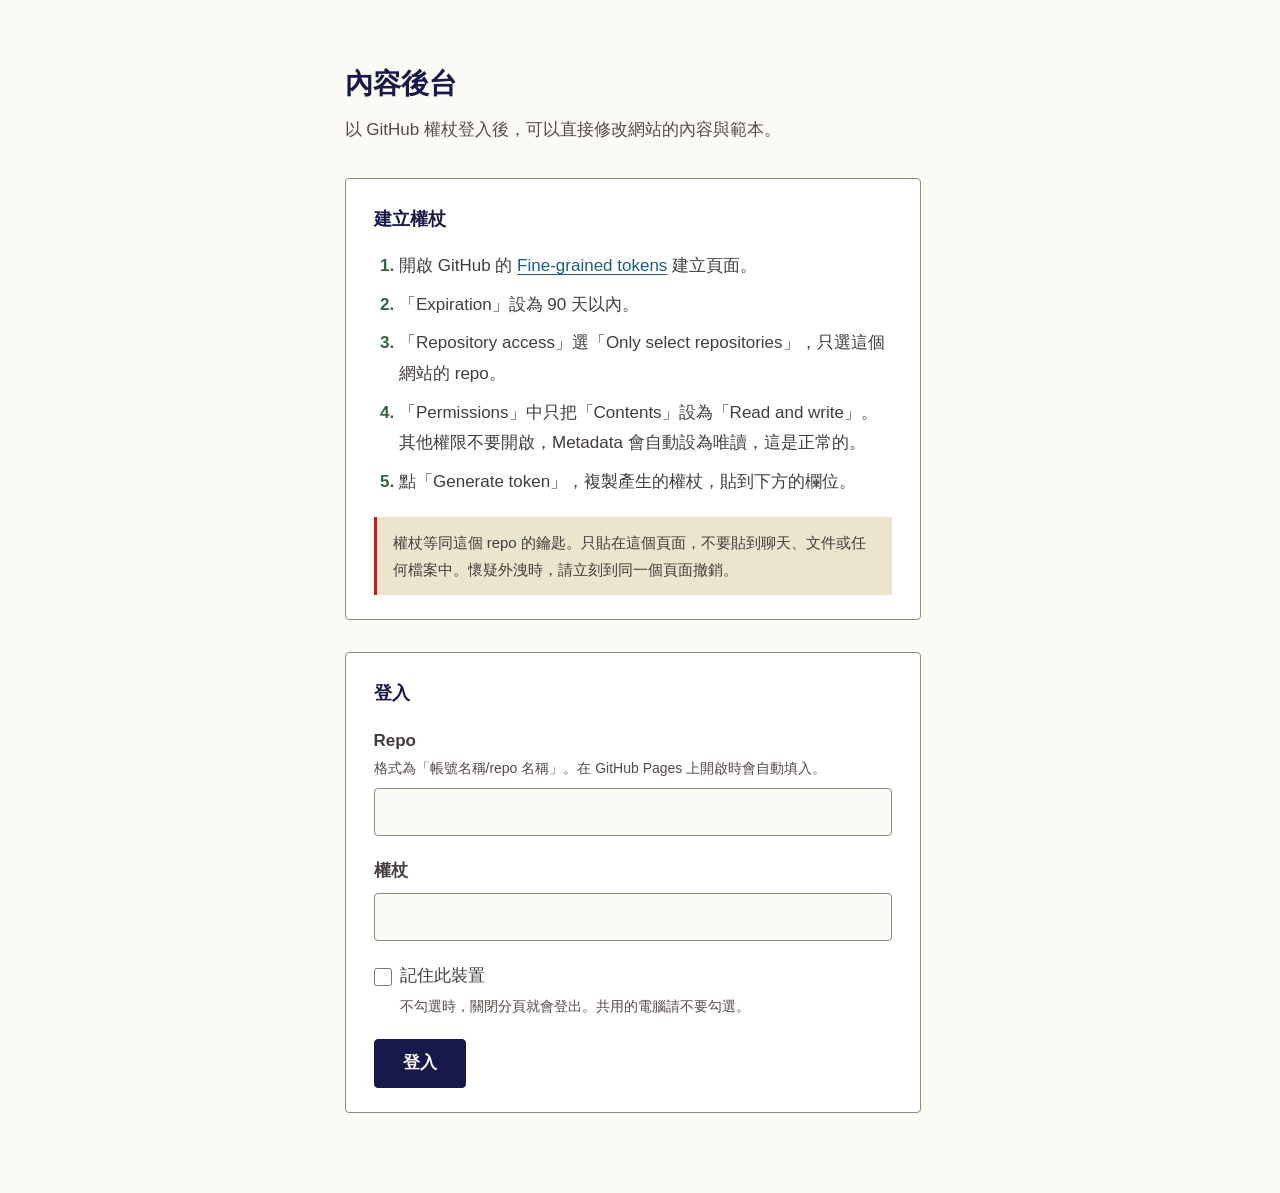
==== admin.html @ d0460f63 "P2-1: 後台權杖登入與登出" ====
<!doctype html>
<html lang="zh-Hant-TW" data-lang-mode="zh">
<head>
<meta charset="utf-8">
<meta name="viewport" content="width=device-width, initial-scale=1">
<meta http-equiv="Content-Security-Policy"
  content="default-src 'self'; script-src 'self'; style-src 'self'; img-src 'self' blob: data:; connect-src 'self' https://api.github.com; object-src 'none'; base-uri 'self'; form-action 'none'">
<meta name="referrer" content="no-referrer">
<meta name="robots" content="noindex">
<title>內容後台</title>
<link rel="icon" href="assets/img/icons/favicon.ico" sizes="16x16 32x32 48x48">
<link rel="stylesheet" href="assets/css/base.css">
<link rel="stylesheet" href="admin/admin.css">
<script type="module" src="admin/admin.js"></script>
</head>
<body data-page="admin">

<!-- 登入畫面。程式確認沒有已保存的權杖後才顯示 -->
<main class="admin-login" id="login-view" hidden>
  <h1 class="admin-title font-head" tabindex="-1">內容後台</h1>
  <p class="admin-lead">以 GitHub 權杖登入後，可以直接修改網站的內容與範本。</p>

  <section class="admin-panel" aria-labelledby="token-guide-title">
    <h2 class="admin-panel-title" id="token-guide-title">建立權杖</h2>
    <ol class="admin-steps">
      <li>開啟 GitHub 的 <a href="https://github.com/settings/personal-access-tokens/new" target="_blank" rel="noopener noreferrer">Fine-grained tokens</a> 建立頁面。</li>
      <li>「Expiration」設為 90 天以內。</li>
      <li>「Repository access」選「Only select repositories」，只選這個網站的 repo。</li>
      <li>「Permissions」中只把「Contents」設為「Read and write」。其他權限不要開啟，Metadata 會自動設為唯讀，這是正常的。</li>
      <li>點「Generate token」，複製產生的權杖，貼到下方的欄位。</li>
    </ol>
    <p class="admin-warning">權杖等同這個 repo 的鑰匙。只貼在這個頁面，不要貼到聊天、文件或任何檔案中。懷疑外洩時，請立刻到同一個頁面撤銷。</p>
  </section>

  <form class="admin-panel admin-form" id="login-form" novalidate>
    <h2 class="admin-panel-title">登入</h2>

    <label class="admin-field">
      <span class="admin-label">Repo</span>
      <span class="admin-hint" id="repo-hint">格式為「帳號名稱/repo 名稱」。在 GitHub Pages 上開啟時會自動填入。</span>
      <input type="text" id="repo-input" autocomplete="off" spellcheck="false" autocapitalize="off" aria-describedby="repo-hint" required>
    </label>

    <label class="admin-field">
      <span class="admin-label">權杖</span>
      <input type="password" id="token-input" autocomplete="off" spellcheck="false" autocapitalize="off" required>
    </label>

    <label class="admin-check">
      <input type="checkbox" id="remember-input">
      <span>記住此裝置</span>
    </label>
    <p class="admin-hint">不勾選時，關閉分頁就會登出。共用的電腦請不要勾選。</p>

    <p class="admin-message" id="login-message" role="alert"></p>
    <button type="submit" class="admin-button" id="login-button">登入</button>
  </form>
</main>

<!-- 登入後的畫面。編輯器在 P2-3 加入 -->
<div class="admin-app" id="app-view" hidden>
  <header class="admin-header">
    <span class="admin-header-title font-head">內容後台</span>
    <span class="admin-repo" id="repo-name"></span>
    <button type="button" class="admin-button admin-button-quiet" id="logout-button">登出</button>
  </header>
  <main class="admin-main" id="admin-main">
    <h1 class="admin-title font-head" tabindex="-1">已登入</h1>
    <p class="admin-lead">編輯功能將在下一步加入。</p>
  </main>
</div>

<p class="admin-loading" id="loading-view">載入中</p>
<noscript><p>本頁需要啟用 JavaScript 才能使用。</p></noscript>
</body>
</html>
---- assets/css/base.css ----
/* 色票、字型與版面外框。各類區塊的樣式在 components.css。 */

/* ---------- 色票（規格書 5.1） ---------- */
:root {
  --color-zouge: #F8F4E6;         /* 象牙色　流程圖的底色 */
  --color-kinari: #FBFAF5;        /* 生成り色　整個右側內容區的背景 */
  --color-neri: #EDE4CD;          /* 練色　註記框與左側欄背景 */
  --color-binroji: #433D3C;       /* 檳榔子染　正文 */
  --color-kurotsurubami: #544A47; /* 黒橡　次要文字 */
  --color-matsuba: #42602D;       /* 松葉色　雙語模式的日語行 */
  --color-tetsukon: #17184B;      /* 鉄紺　標題、程式碼背景 */
  --color-ai: #165E83;            /* 藍色　連結、聚焦外框 */
  --color-kokihi: #C9171E;        /* 深緋　提醒 */
  --color-chitose: #316745;       /* 千歳緑　步驟編號、目前位置 */
  --color-shu: #EB6101;           /* 朱色　只用於裝飾 */
  --color-rikyu: #888E7E;         /* 利休鼠　只用於框線 */
}

/* ---------- 字型（規格書 5.3） ---------- */
:root {
  --font-body-zh: "PingFang TC", "Noto Sans TC", "Microsoft JhengHei", sans-serif;
  --font-body-ja: "Hiragino Sans", "Hiragino Kaku Gothic ProN", "Noto Sans JP", "Meiryo", sans-serif;
  --font-head-zh: "Songti TC", "Noto Serif TC", "Microsoft JhengHei", sans-serif;
  --font-head-ja: "Hiragino Mincho ProN", "Noto Serif JP", "Yu Mincho", "Meiryo", sans-serif;
  --font-code: ui-monospace, "SFMono-Regular", Consolas, "Noto Sans Mono CJK TC", monospace;
}

:lang(zh-Hant-TW) { font-family: var(--font-body-zh); }
:lang(ja) { font-family: var(--font-body-ja); }

/* 標題字型用於網站名稱（h1）、章標題與小節標題。
   :lang 會套用到每一個子元素，所以標題與程式碼需要更高的優先度才蓋得過去 */
.font-head:lang(zh-Hant-TW),
.font-head :lang(zh-Hant-TW) { font-family: var(--font-head-zh); font-weight: 700; }
.font-head:lang(ja),
.font-head :lang(ja) { font-family: var(--font-head-ja); font-weight: 600; }
:is(code, pre):lang(zh-Hant-TW),
:is(code, pre):lang(ja) { font-family: var(--font-code); }

/* ---------- 版面尺寸 ---------- */
:root {
  --sidebar-wide: 280px;
  --sidebar-rail: 56px;
  --sidebar-space: var(--sidebar-wide); /* 內容區要讓出的寬度 */
  --sheet-gutter: 5.5rem;   /* 紙張左側的頁邊，章編號放在這裡 */
  --sheet-line: 4rem;       /* 朱色邊線的位置 */
  --sheet-line-width: 2px;
  --sheet-pad: 3rem;
  --anchor-gap: 2rem;
}

/* ---------- 基本元素 ---------- */
*,
*::before,
*::after { box-sizing: border-box; }

html {
  scrollbar-gutter: stable; /* 捲軸出現時版面不跳動 */
  background: var(--color-kinari);
  -webkit-text-size-adjust: 100%;
  text-size-adjust: 100%;
}

body {
  margin: 0;
  color: var(--color-binroji);
  font-size: 1.0625rem; /* 17px */
  line-height: 1.8;
  overflow-wrap: break-word;
}

p { margin: 0; }
img { display: block; max-width: 100%; height: auto; }
button, input { font-size: inherit; line-height: inherit; color: inherit; }
a { color: var(--color-ai); text-underline-offset: 0.2em; }

:focus-visible { outline: 2px solid var(--color-ai); outline-offset: 2px; }

/* 只給螢幕報讀器，畫面上不顯示 */
.visually-hidden {
  position: absolute;
  width: 1px;
  height: 1px;
  margin: -1px;
  padding: 0;
  overflow: hidden;
  clip-path: inset(50%);
  white-space: nowrap;
  border: 0;
}

/* ---------- 雙語（規格書 6.2） ---------- */
.t { display: block; }
html[data-lang-mode="zh"] .t-ja { display: none; }
html[data-lang-mode="ja"] .t-zh { display: none; }
/* 雙語時日語換成松葉色，一眼分得出兩種語言。單語時兩種語言都用正文的顏色 */
html[data-lang-mode="both"] .t-ja { color: var(--color-matsuba); margin-top: 0.25em; }
/* 中日相同的文字只顯示一次。選擇器較長，才蓋得過標籤的 display: inline */
html[data-lang-mode="both"] .t.t-ja.t-same { display: none; }

/* ---------- 跳到主要內容 ---------- */
.skip-link {
  position: fixed;
  top: 0.5rem;
  left: 50%;
  z-index: 40;
  padding: 0.5rem 1.25rem;
  background: var(--color-tetsukon);
  color: var(--color-kinari);
  transform: translate(-50%, -200%);
}
.skip-link:focus { transform: translate(-50%, 0); }
html[data-lang-mode="both"] .skip-link .t-ja { color: inherit; }

/* ---------- 內容區：整個右側就是筆記本的紙，沒有外框 ---------- */
.page { margin-left: var(--sidebar-space); }

.sheet {
  position: relative;
  max-width: calc(40em + var(--sheet-gutter) + var(--sheet-pad)); /* 文字欄為 40em */
  min-height: 100vh; /* 內容很短時，朱色邊線也要到畫面底端 */
  min-height: 100dvh;
  margin: 0 auto;
  padding: 4rem var(--sheet-pad) 5rem var(--sheet-gutter);
}

/* 朱色邊線，從頁面頂端貫穿到底端 */
.sheet::before {
  content: "";
  position: absolute;
  top: 0;
  bottom: 0;
  left: var(--sheet-line);
  width: var(--sheet-line-width);
  background: var(--color-shu);
}

.page-title {
  margin: 0;
  color: var(--color-tetsukon);
  font-size: 2rem;
  line-height: 1.35;
}
.page-title .t-ja { font-size: 0.7em; }
.page-subtitle { margin-top: 0.75rem; color: var(--color-kurotsurubami); }
.page-updated {
  margin: 1rem 0 0;
  color: var(--color-kurotsurubami);
  font-size: 0.875rem;
}
/* 雙語模式時中日文排在同一行，後面接日期 */
.page-updated .t { display: inline; margin-right: 0.75em; }

.page-intro { margin-top: 2rem; }

/* ---------- 章與小節 ---------- */
.chapter { margin-top: 5rem; }

.chapter-title {
  position: relative;
  margin: 0 0 1.75rem;
  color: var(--color-tetsukon);
  font-size: 1.6rem;
  line-height: 1.45;
  scroll-margin-top: var(--anchor-gap);
}
.chapter-title .t-ja { font-size: 0.75em; }

/* 章編號懸掛在頁邊 */
.chapter-num {
  position: absolute;
  left: calc(-1 * var(--sheet-gutter));
  width: var(--sheet-line);
  padding-right: 0.9rem;
  text-align: right;
}

/* 朱色短方塊，壓在邊線上 */
.chapter-title::before {
  content: "";
  position: absolute;
  top: 0.25em;
  left: calc(var(--sheet-line) - var(--sheet-gutter) + var(--sheet-line-width) / 2 - 5px);
  width: 10px;
  height: 1em;
  background: var(--color-shu);
}

.section-title {
  margin: 3rem 0 1rem;
  color: var(--color-tetsukon);
  font-size: 1.25rem;
  line-height: 1.5;
  scroll-margin-top: var(--anchor-gap);
}
.section-title .t-ja { font-size: 0.85em; }

/* ---------- 左側欄（規格書 4.1 至 4.4） ---------- */
.sidebar {
  position: fixed;
  top: 0;
  left: 0;
  z-index: 20;
  display: flex;
  flex-direction: column;
  width: var(--sidebar-wide);
  height: 100vh;
  height: 100dvh;
  background: var(--color-neri);
  border-right: 1px solid var(--color-rikyu);
}

.sidebar-toggle {
  position: fixed;
  top: 6px;
  left: 6px;
  z-index: 30;
  display: grid;
  place-items: center;
  width: 44px;
  height: 44px;
  padding: 0;
  background: transparent;
  border: 1px solid transparent;
  border-radius: 50%;
  color: var(--color-binroji);
  cursor: pointer;
}
.sidebar-toggle[hidden] { display: none; }
.sidebar-toggle:hover { background: var(--color-kinari); }

/* 三條線以 CSS 繪製，不受字型影響 */
.sidebar-toggle-icon {
  width: 20px;
  height: 2px;
  background: currentColor;
  box-shadow: 0 -6px currentColor, 0 6px currentColor;
}

.sidebar-head {
  flex: none;
  min-height: 56px;
  padding: 14px 1rem 0.75rem 60px;
  line-height: 1.5;
}
.sidebar-name { color: var(--color-tetsukon); font-weight: 700; }
.sidebar-name .t-ja { font-size: 0.875em; font-weight: 400; }
.sidebar-subtitle { margin-top: 0.25rem; font-size: 0.8125rem; }

/* 目錄超出高度時，只有這一區捲動 */
.sidebar-scroll {
  flex: 1;
  min-height: 0;
  overflow-y: auto;
  overscroll-behavior: contain;
  scrollbar-gutter: stable;
  scrollbar-width: thin;
  scrollbar-color: var(--color-rikyu) transparent;
  padding: 0 0.5rem 1rem;
}

.lang-switch { margin: 0 0 1rem; padding: 0 0.5rem; border: 0; }
.lang-switch legend { padding: 0; font-size: 0.8125rem; }
.lang-switch-options {
  display: flex;
  margin-top: 0.375rem;
  border: 1px solid var(--color-rikyu);
  background: var(--color-kinari);
}
.lang-option { position: relative; flex: 1 1 auto; }
.lang-option + .lang-option { border-left: 1px solid var(--color-rikyu); }
.lang-option input { position: absolute; inset: 0; width: 100%; height: 100%; margin: 0; opacity: 0; cursor: pointer; }
.lang-option span {
  display: grid;
  place-items: center;
  min-height: 44px;
  padding: 0 0.25rem;
  font-size: 0.8125rem;
  white-space: nowrap;
}
.lang-option input:checked + span { background: var(--color-tetsukon); color: var(--color-kinari); font-weight: 700; }
.lang-option input:focus-visible + span { outline: 2px solid var(--color-ai); outline-offset: 2px; }

.toc-title { padding: 0.75rem 0.5rem 0.25rem; border-top: 1px solid var(--color-rikyu); font-size: 0.8125rem; }
html[data-lang-mode="both"] .toc-title .t,
html[data-lang-mode="both"] .lang-switch legend .t { display: inline; margin-right: 0.75em; }

.toc,
.toc-sub,
.rail-list { margin: 0; padding: 0; list-style: none; }

.toc-link {
  display: flex;
  gap: 0.625rem;
  align-items: baseline;
  min-height: 44px;
  padding: 0.5rem 0.5rem 0.5rem 0.625rem;
  border-left: 4px solid transparent;
  color: var(--color-binroji);
  font-size: 0.9375rem;
  line-height: 1.5;
  text-decoration: none;
}
.toc-link .t-ja { font-size: 0.875em; }
html[data-lang-mode="both"] .toc-link .t-ja { margin-top: 0; }
.toc-link:hover { background: var(--color-kinari); }
.toc-num { flex: none; min-width: 1em; }
.toc-sub .toc-link { padding-left: 2.25rem; font-size: 0.875rem; }

.toc-link[aria-current="location"] { border-left-color: var(--color-chitose); font-weight: 700; }

.sidebar-foot { margin-top: 1rem; padding: 0.5rem 0 0; border-top: 1px solid var(--color-rikyu); }
.sidebar-foot .toc-link { color: var(--color-ai); text-decoration: underline; }
html[data-lang-mode="both"] .sidebar-foot .t-ja { color: inherit; }

/* 窄欄：只顯示章編號 */
.rail { display: none; }
.rail-link {
  display: grid;
  place-items: center;
  width: 44px;
  height: 44px;
  margin: 0 auto 4px;
  border: 1px solid var(--color-rikyu);
  border-radius: 50%;
  color: var(--color-binroji);
  text-decoration: none;
}
.rail-link:hover { background: var(--color-kinari); }
.rail-link[aria-current="location"] {
  background: var(--color-chitose);
  border-color: var(--color-chitose);
  color: var(--color-kinari);
  font-weight: 700;
}

.sidebar-backdrop { display: none; }

/* 窄欄的共用樣式：電腦版收合時，以及平板的預設狀態 */
@media (min-width: 1024px) {
  html[data-sidebar="collapsed"] { --sidebar-space: var(--sidebar-rail); }
  html[data-sidebar="collapsed"] .sidebar { width: var(--sidebar-rail); }
  html[data-sidebar="collapsed"] .sidebar-panel { display: none; }
  html[data-sidebar="collapsed"] .rail { display: block; }
  html[data-sidebar="collapsed"] .sidebar-scroll { padding: 4px 0; scrollbar-width: none; scrollbar-gutter: auto; }
}

@media (min-width: 768px) and (max-width: 1023.98px) {
  :root {
    --sidebar-space: var(--sidebar-rail); /* 展開時覆蓋在內容上方，內容不移動 */
    --sheet-gutter: 4.5rem;
    --sheet-line: 3.25rem;
    --sheet-pad: 2.25rem;
  }
  html:not([data-sidebar="expanded"]) .sidebar { width: var(--sidebar-rail); }
  html:not([data-sidebar="expanded"]) .sidebar-panel { display: none; }
  html:not([data-sidebar="expanded"]) .rail { display: block; }
  html:not([data-sidebar="expanded"]) .sidebar-scroll { padding: 4px 0; scrollbar-width: none; scrollbar-gutter: auto; }
  html[data-sidebar="expanded"] .sidebar { box-shadow: 2px 0 12px rgb(67 61 60 / 0.25); }
}

/* 手機：抽屜 */
@media (max-width: 767.98px) {
  :root {
    --sidebar-space: 0px;
    --sheet-gutter: 2rem;
    --sheet-line: 1.125rem;
    --sheet-line-width: 1px;
    --sheet-pad: 1.25rem;
    --anchor-gap: 4.5rem; /* 加上「☰」按鈕的高度 */
  }
  .sheet { padding-top: 4.75rem; padding-bottom: 3rem; }

  /* 頁邊太窄，章編號改放在標題文字前 */
  .chapter { margin-top: 4rem; }
  .chapter-title { display: flex; gap: 0.6em; }
  .chapter-num { position: static; width: auto; padding: 0; }
  .chapter-title::before { width: 8px; margin-left: 1px; }

  .sidebar-toggle {
    top: 10px;
    left: 10px;
    background: var(--color-neri);
    border-color: var(--color-rikyu);
    box-shadow: 0 1px 4px rgb(67 61 60 / 0.2);
  }
  html[data-sidebar="expanded"] .sidebar-toggle { border-color: transparent; box-shadow: none; }
  .sidebar-head { padding: 16px 1rem 0.75rem 64px; min-height: 64px; }

  .sidebar {
    width: min(var(--sidebar-wide), 85vw);
    transform: translateX(-100%);
    visibility: hidden; /* 隱藏時不能被 Tab 鍵選到 */
    transition: transform 0.2s ease, visibility 0.2s;
  }
  html[data-sidebar="expanded"] .sidebar { transform: none; visibility: visible; }
  html[data-sidebar="expanded"] { overflow: hidden; } /* 抽屜開啟時，背後的內容不捲動 */
  html[data-sidebar="expanded"] .sidebar-backdrop {
    display: block;
    position: fixed;
    inset: 0;
    z-index: 10;
    background: rgb(67 61 60 / 0.5);
  }
}

@media (prefers-reduced-motion: reduce) {
  *, *::before, *::after { transition: none !important; animation: none !important; }
  html { scroll-behavior: auto; }
}

/* ---------- 列印 ---------- */
@media print {
  .sidebar, .sidebar-toggle, .sidebar-backdrop, .skip-link { display: none !important; }
  .page { margin-left: 0; }
  .sheet { max-width: none; min-height: 0; }
}
---- admin/admin.css ----
/* 後台的樣式。色票與字型沿用 base.css，畫面是工具而非讀物，所以不加紙張的裝飾 */

/* 有 hidden 的元素一律不顯示，避免被下面的 display 設定蓋掉 */
[hidden] { display: none !important; }

body[data-page="admin"] { min-height: 100vh; background: var(--color-kinari); }

.admin-title {
  margin: 0;
  color: var(--color-tetsukon);
  font-size: 1.75rem;
  line-height: 1.4;
}
.admin-title:focus { outline: none; } /* 程式移入的焦點，不需要外框 */

.admin-lead { margin-top: 0.75rem; color: var(--color-kurotsurubami); }

.admin-loading { margin: 4rem 1rem; text-align: center; color: var(--color-kurotsurubami); }

/* ---------- 登入畫面 ---------- */
.admin-login {
  max-width: 38rem;
  margin: 0 auto;
  padding: 4rem 1rem 5rem;
}

.admin-panel {
  margin-top: 2rem;
  padding: 1.5rem 1.75rem;
  border: 1px solid var(--color-rikyu);
  border-radius: 4px;
  background: #fff;
}

.admin-panel-title {
  margin: 0 0 1rem;
  color: var(--color-tetsukon);
  font-size: 1.125rem;
}

.admin-steps { margin: 0; padding-left: 1.5em; }
.admin-steps > li + li { margin-top: 0.5rem; }
.admin-steps > li::marker { color: var(--color-chitose); font-weight: 700; }

.admin-warning {
  margin-top: 1.25rem;
  padding: 0.75rem 1rem;
  border-left: 3px solid var(--color-kokihi);
  background: var(--color-neri);
  font-size: 0.9375rem;
}

.admin-field { display: block; }
.admin-field + .admin-field { margin-top: 1.25rem; }
.admin-label { display: block; font-weight: 700; }
.admin-hint { display: block; color: var(--color-kurotsurubami); font-size: 0.875rem; }

.admin-field input {
  display: block;
  width: 100%;
  margin-top: 0.375rem;
  padding: 0.5rem 0.75rem;
  border: 1px solid var(--color-rikyu);
  border-radius: 4px;
  background: var(--color-kinari);
  font-family: var(--font-code);
}
.admin-field input:focus-visible { outline-offset: 0; }

.admin-check {
  display: flex;
  gap: 0.5rem;
  align-items: center;
  margin-top: 1.25rem;
  cursor: pointer;
}
.admin-check input { width: 1.125rem; height: 1.125rem; margin: 0; accent-color: var(--color-chitose); }
.admin-check + .admin-hint { margin-top: 0.125rem; padding-left: 1.625rem; }

.admin-message { min-height: 1.8em; margin-top: 1.25rem; color: var(--color-kokihi); }
.admin-message:empty { min-height: 0; margin-top: 0.5rem; }

/* ---------- 按鈕 ---------- */
.admin-button {
  margin-top: 0.75rem;
  padding: 0.5rem 1.75rem;
  border: 1px solid var(--color-tetsukon);
  border-radius: 4px;
  background: var(--color-tetsukon);
  color: var(--color-kinari);
  font-weight: 700;
  cursor: pointer;
}
.admin-button:hover { background: var(--color-ai); border-color: var(--color-ai); }
.admin-button:disabled { opacity: 0.6; cursor: progress; }

.admin-button-quiet {
  margin: 0;
  padding: 0.25rem 1rem;
  background: transparent;
  color: var(--color-tetsukon);
}
.admin-button-quiet:hover { background: var(--color-neri); border-color: var(--color-tetsukon); }

/* ---------- 登入後 ---------- */
.admin-header {
  display: flex;
  flex-wrap: wrap;
  gap: 0.5rem 1.25rem;
  align-items: center;
  padding: 0.75rem 1.5rem;
  border-bottom: 1px solid var(--color-rikyu);
  background: var(--color-neri);
}
.admin-header-title { color: var(--color-tetsukon); font-size: 1.125rem; }
.admin-repo { margin-right: auto; color: var(--color-kurotsurubami); font-family: var(--font-code); font-size: 0.875rem; }

.admin-main { max-width: 60rem; margin: 0 auto; padding: 2.5rem 1.5rem 4rem; }

@media (max-width: 767.98px) {
  .admin-login { padding-top: 2.5rem; }
  .admin-panel { padding: 1.25rem 1rem; }
}
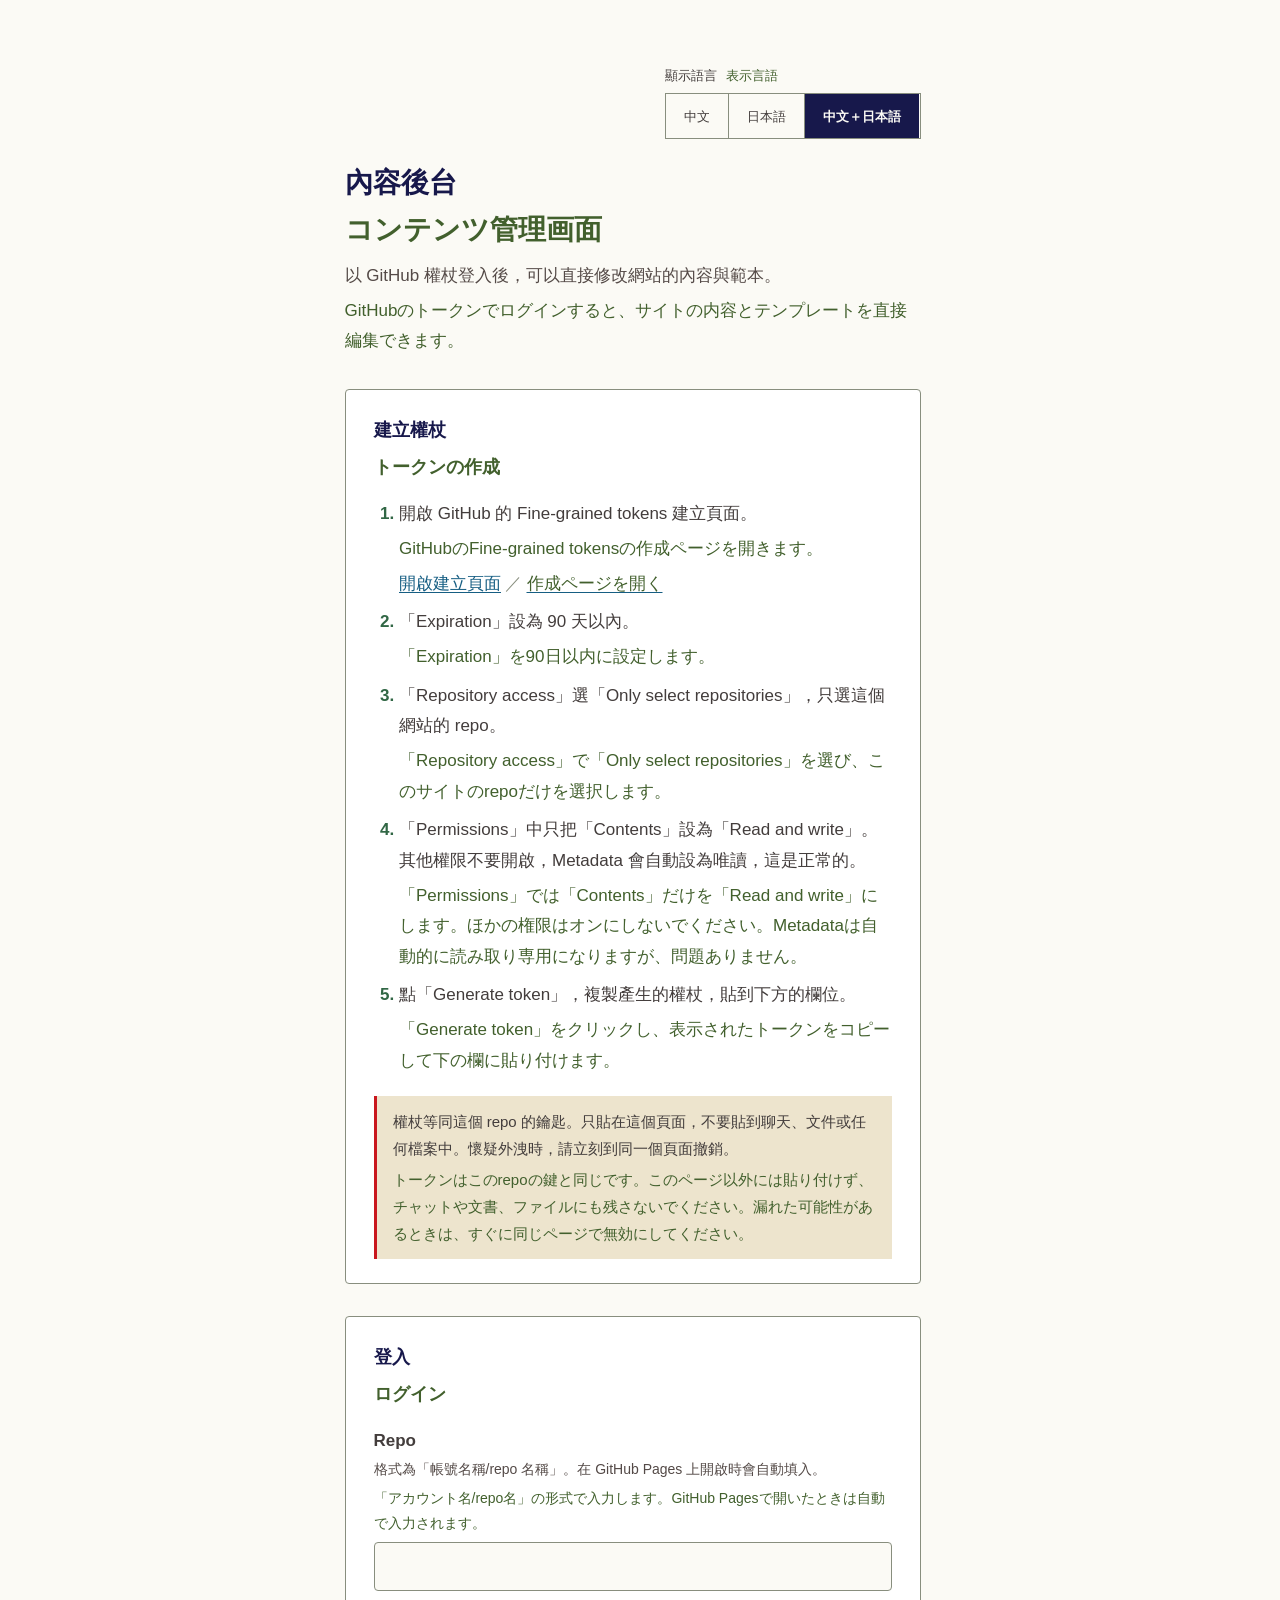
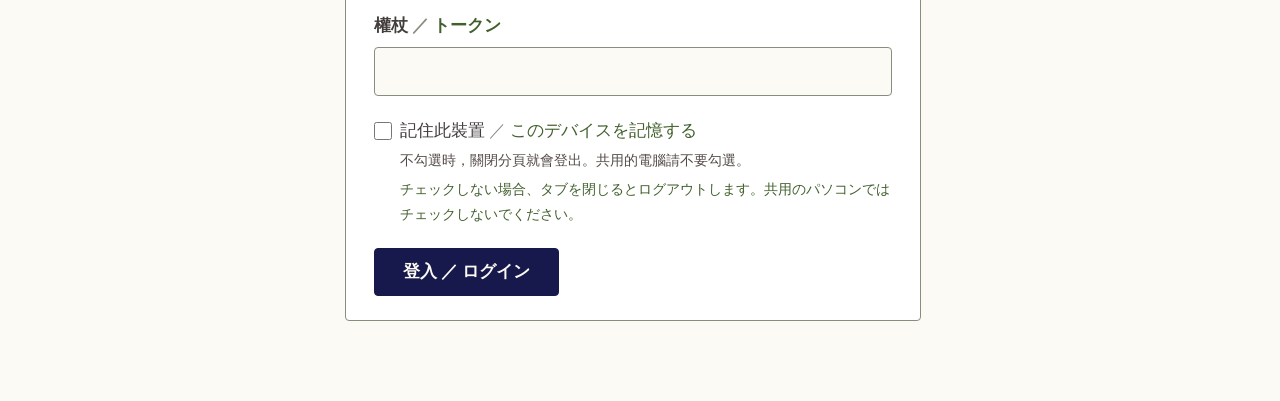
==== commit 7dd6abf4: "P2-1: 後台加入日文介面與語言切換，介面文字移到 admin/strings.json" ====
--- a/admin.html
+++ b/admin.html
@@ -14,63 +14,76 @@
 <script type="module" src="admin/admin.js"></script>
 </head>
 <body data-page="admin">
+<!-- 畫面上的文字由 admin.js 依 data-str 的編號，從 admin/strings.json 寫入 -->
 
 <!-- 登入畫面。程式確認沒有已保存的權杖後才顯示 -->
 <main class="admin-login" id="login-view" hidden>
-  <h1 class="admin-title font-head" tabindex="-1">內容後台</h1>
-  <p class="admin-lead">以 GitHub 權杖登入後，可以直接修改網站的內容與範本。</p>
+  <div class="admin-lang-slot"></div>
+  <h1 class="admin-title font-head" tabindex="-1" data-str="AD-01"></h1>
+  <p class="admin-lead" data-str="AD-02"></p>
 
   <section class="admin-panel" aria-labelledby="token-guide-title">
-    <h2 class="admin-panel-title" id="token-guide-title">建立權杖</h2>
+    <h2 class="admin-panel-title" id="token-guide-title" data-str="AD-03"></h2>
     <ol class="admin-steps">
-      <li>開啟 GitHub 的 <a href="https://github.com/settings/personal-access-tokens/new" target="_blank" rel="noopener noreferrer">Fine-grained tokens</a> 建立頁面。</li>
-      <li>「Expiration」設為 90 天以內。</li>
-      <li>「Repository access」選「Only select repositories」，只選這個網站的 repo。</li>
-      <li>「Permissions」中只把「Contents」設為「Read and write」。其他權限不要開啟，Metadata 會自動設為唯讀，這是正常的。</li>
-      <li>點「Generate token」，複製產生的權杖，貼到下方的欄位。</li>
+      <li>
+        <span data-str="AD-04"></span>
+        <a class="admin-link" href="https://github.com/settings/personal-access-tokens/new" target="_blank" rel="noopener noreferrer" data-str="AD-05"></a>
+      </li>
+      <li data-str="AD-06"></li>
+      <li data-str="AD-07"></li>
+      <li data-str="AD-08"></li>
+      <li data-str="AD-09"></li>
     </ol>
-    <p class="admin-warning">權杖等同這個 repo 的鑰匙。只貼在這個頁面，不要貼到聊天、文件或任何檔案中。懷疑外洩時，請立刻到同一個頁面撤銷。</p>
+    <p class="admin-warning" data-str="AD-10"></p>
   </section>
 
   <form class="admin-panel admin-form" id="login-form" novalidate>
-    <h2 class="admin-panel-title">登入</h2>
+    <h2 class="admin-panel-title" data-str="AD-11"></h2>
 
     <label class="admin-field">
-      <span class="admin-label">Repo</span>
-      <span class="admin-hint" id="repo-hint">格式為「帳號名稱/repo 名稱」。在 GitHub Pages 上開啟時會自動填入。</span>
+      <span class="admin-label" data-str="AD-12"></span>
+      <span class="admin-hint" id="repo-hint" data-str="AD-13"></span>
       <input type="text" id="repo-input" autocomplete="off" spellcheck="false" autocapitalize="off" aria-describedby="repo-hint" required>
     </label>
 
     <label class="admin-field">
-      <span class="admin-label">權杖</span>
+      <span class="admin-label" data-str="AD-14"></span>
       <input type="password" id="token-input" autocomplete="off" spellcheck="false" autocapitalize="off" required>
     </label>
 
     <label class="admin-check">
       <input type="checkbox" id="remember-input">
-      <span>記住此裝置</span>
+      <span data-str="AD-15"></span>
     </label>
-    <p class="admin-hint">不勾選時，關閉分頁就會登出。共用的電腦請不要勾選。</p>
+    <p class="admin-hint" data-str="AD-16"></p>
 
-    <p class="admin-message" id="login-message" role="alert"></p>
-    <button type="submit" class="admin-button" id="login-button">登入</button>
+    <div class="admin-message" id="login-message" role="alert"></div>
+    <button type="submit" class="admin-button" id="login-button" data-str="AD-11"></button>
   </form>
 </main>
 
 <!-- 登入後的畫面。編輯器在 P2-3 加入 -->
 <div class="admin-app" id="app-view" hidden>
   <header class="admin-header">
-    <span class="admin-header-title font-head">內容後台</span>
+    <span class="admin-header-title font-head" data-str="AD-01"></span>
     <span class="admin-repo" id="repo-name"></span>
-    <button type="button" class="admin-button admin-button-quiet" id="logout-button">登出</button>
+    <div class="admin-lang-slot"></div>
+    <button type="button" class="admin-button admin-button-quiet" id="logout-button" data-str="AD-17"></button>
   </header>
   <main class="admin-main" id="admin-main">
-    <h1 class="admin-title font-head" tabindex="-1">已登入</h1>
-    <p class="admin-lead">編輯功能將在下一步加入。</p>
+    <h1 class="admin-title font-head" tabindex="-1" data-str="AD-19"></h1>
+    <div class="admin-lead" id="app-lead" data-str="AD-20"></div>
   </main>
 </div>
 
-<p class="admin-loading" id="loading-view">載入中</p>
-<noscript><p>本頁需要啟用 JavaScript 才能使用。</p></noscript>
+<!-- 文字檔讀進來之前只能顯示固定的文字，所以這裡直接寫中日兩種 -->
+<div class="admin-loading" id="loading-view" role="status">
+  <p class="t t-zh" lang="zh-Hant-TW">載入中</p>
+  <p class="t t-ja" lang="ja">読み込み中</p>
+</div>
+<noscript>
+  <p lang="zh-Hant-TW">本頁需要啟用 JavaScript 才能使用。</p>
+  <p lang="ja">このページを使うには、JavaScriptを有効にしてください。</p>
+</noscript>
 </body>
 </html>
--- a/admin/admin.css
+++ b/admin/admin.css
@@ -16,6 +16,35 @@
 .admin-lead { margin-top: 0.75rem; color: var(--color-kurotsurubami); }
 
 .admin-loading { margin: 4rem 1rem; text-align: center; color: var(--color-kurotsurubami); }
+
+/* ---------- 雙語（D-38） ---------- */
+/* 按鈕、欄位名稱、連結這類短文字，雙語時中日排在同一行 */
+:is(.admin-button, .admin-label, .admin-check, .admin-link, .admin-header-title) .t {
+  display: inline;
+  margin-top: 0;
+}
+html[data-lang-mode="both"] :is(.admin-button, .admin-label, .admin-check, .admin-link, .admin-header-title) .t-zh::after {
+  content: "／";
+  display: inline-block; /* 連結的底線不延伸到分隔符號 */
+  margin: 0 0.25em;
+  color: var(--color-rikyu);
+}
+/* 深色按鈕上的松葉色看不清楚，改用按鈕本身的文字顏色 */
+html[data-lang-mode="both"] .admin-button .t-ja { color: inherit; }
+html[data-lang-mode="both"] .admin-button .t-zh::after { color: inherit; }
+/* 中日相同時（例如 Repo）只顯示一次，也不需要分隔符號 */
+html[data-lang-mode="both"] .t-zh:has(+ .t-same)::after { content: none; }
+
+/* 語言切換：登入畫面放在右上，登入後放在頂端列 */
+.admin-lang-slot .lang-switch { margin: 0; padding: 0; }
+.admin-login .admin-lang-slot { display: flex; justify-content: flex-end; margin-bottom: 1.5rem; }
+.admin-login .admin-lang-slot .lang-switch { width: 16rem; max-width: 100%; }
+.admin-header .admin-lang-slot .lang-switch { width: 15rem; }
+.admin-header .lang-switch legend { position: absolute; width: 1px; height: 1px; overflow: hidden; clip-path: inset(50%); }
+.admin-header .lang-option span { min-height: 36px; }
+.admin-header .lang-switch-options { margin-top: 0; }
+
+.admin-link { display: inline-block; margin-top: 0.25rem; }
 
 /* ---------- 登入畫面 ---------- */
 .admin-login {
@@ -78,6 +107,8 @@
 .admin-check + .admin-hint { margin-top: 0.125rem; padding-left: 1.625rem; }
 
 .admin-message { min-height: 1.8em; margin-top: 1.25rem; color: var(--color-kokihi); }
+/* 錯誤訊息的日語也要用深緋，才看得出是同一則提醒 */
+html[data-lang-mode="both"] .admin-message .t-ja { color: inherit; }
 .admin-message:empty { min-height: 0; margin-top: 0.5rem; }
 
 /* ---------- 按鈕 ---------- */
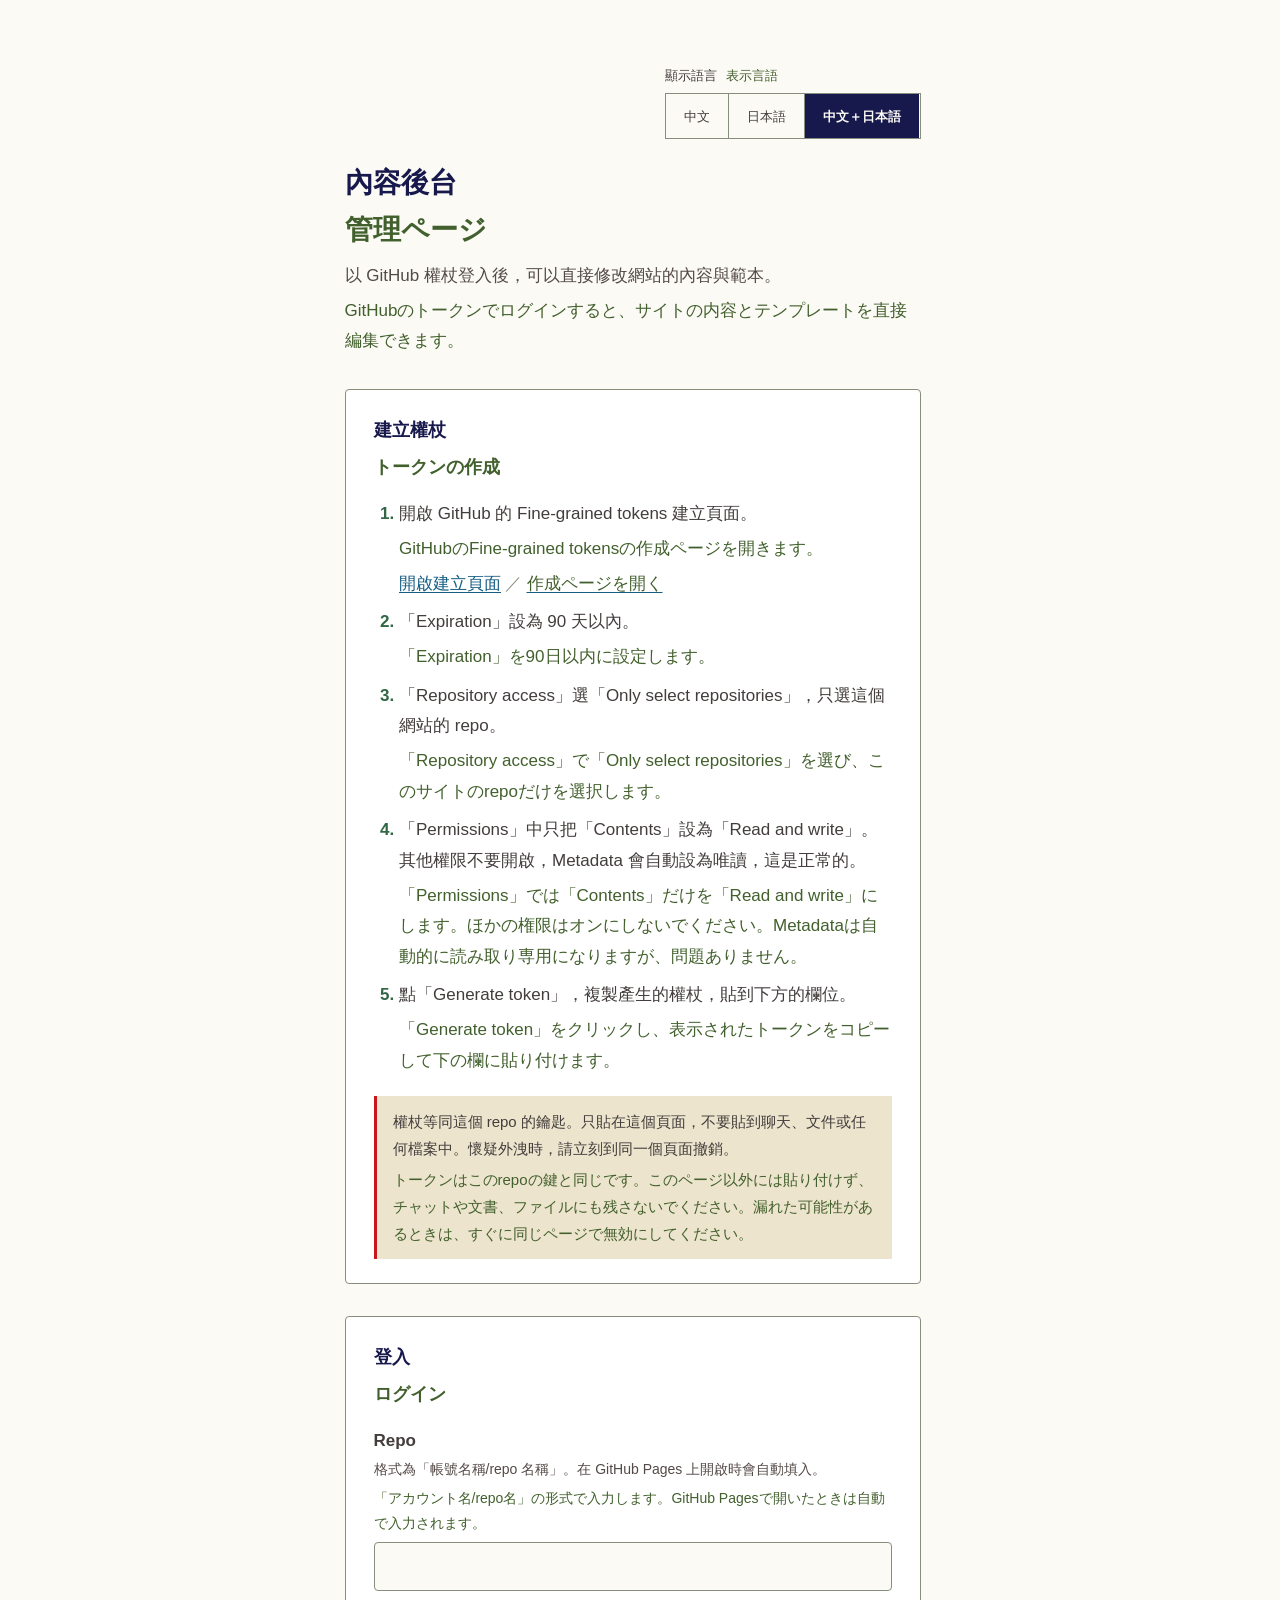
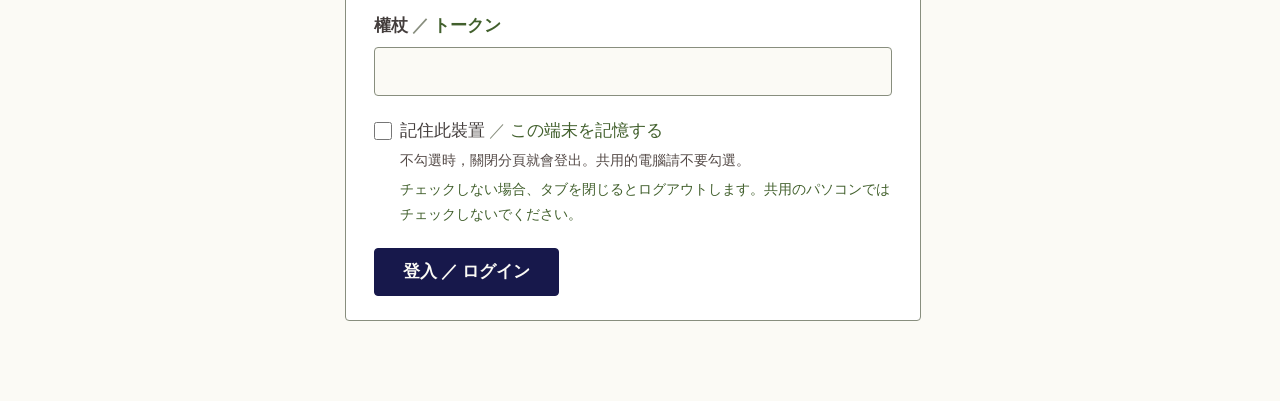
==== commit 0c9f1335: "P2-2: 讀寫 API、衝突處理、儲存前安全檢查與 noreply 提交者" ====
--- a/admin.html
+++ b/admin.html
@@ -73,6 +73,17 @@
   <main class="admin-main" id="admin-main">
     <h1 class="admin-title font-head" tabindex="-1" data-str="AD-19"></h1>
     <div class="admin-lead" id="app-lead" data-str="AD-20"></div>
+
+    <!-- P2-2 的連線測試。P2-3 加入編輯器後移除 -->
+    <section class="admin-panel" aria-labelledby="test-title">
+      <h2 class="admin-panel-title" id="test-title" data-str="AD-36"></h2>
+      <p data-str="AD-37"></p>
+      <div class="admin-actions">
+        <button type="button" class="admin-button" id="read-test" data-str="AD-38"></button>
+        <button type="button" class="admin-button" id="write-test" data-str="AD-39"></button>
+      </div>
+      <div class="admin-log" id="test-log" aria-live="polite"></div>
+    </section>
   </main>
 </div>
 
--- a/admin/admin.css
+++ b/admin/admin.css
@@ -146,6 +146,12 @@
 .admin-header-title { color: var(--color-tetsukon); font-size: 1.125rem; }
 .admin-repo { margin-right: auto; color: var(--color-kurotsurubami); font-family: var(--font-code); font-size: 0.875rem; }
 
+.admin-actions { display: flex; flex-wrap: wrap; gap: 0.75rem; margin-top: 0.5rem; }
+.admin-log { margin-top: 1rem; font-size: 0.9375rem; }
+.admin-log p + p { margin-top: 0.5rem; }
+.admin-log-error { color: var(--color-kokihi); }
+html[data-lang-mode="both"] .admin-log-error .t-ja { color: inherit; }
+
 .admin-main { max-width: 60rem; margin: 0 auto; padding: 2.5rem 1.5rem 4rem; }
 
 @media (max-width: 767.98px) {
